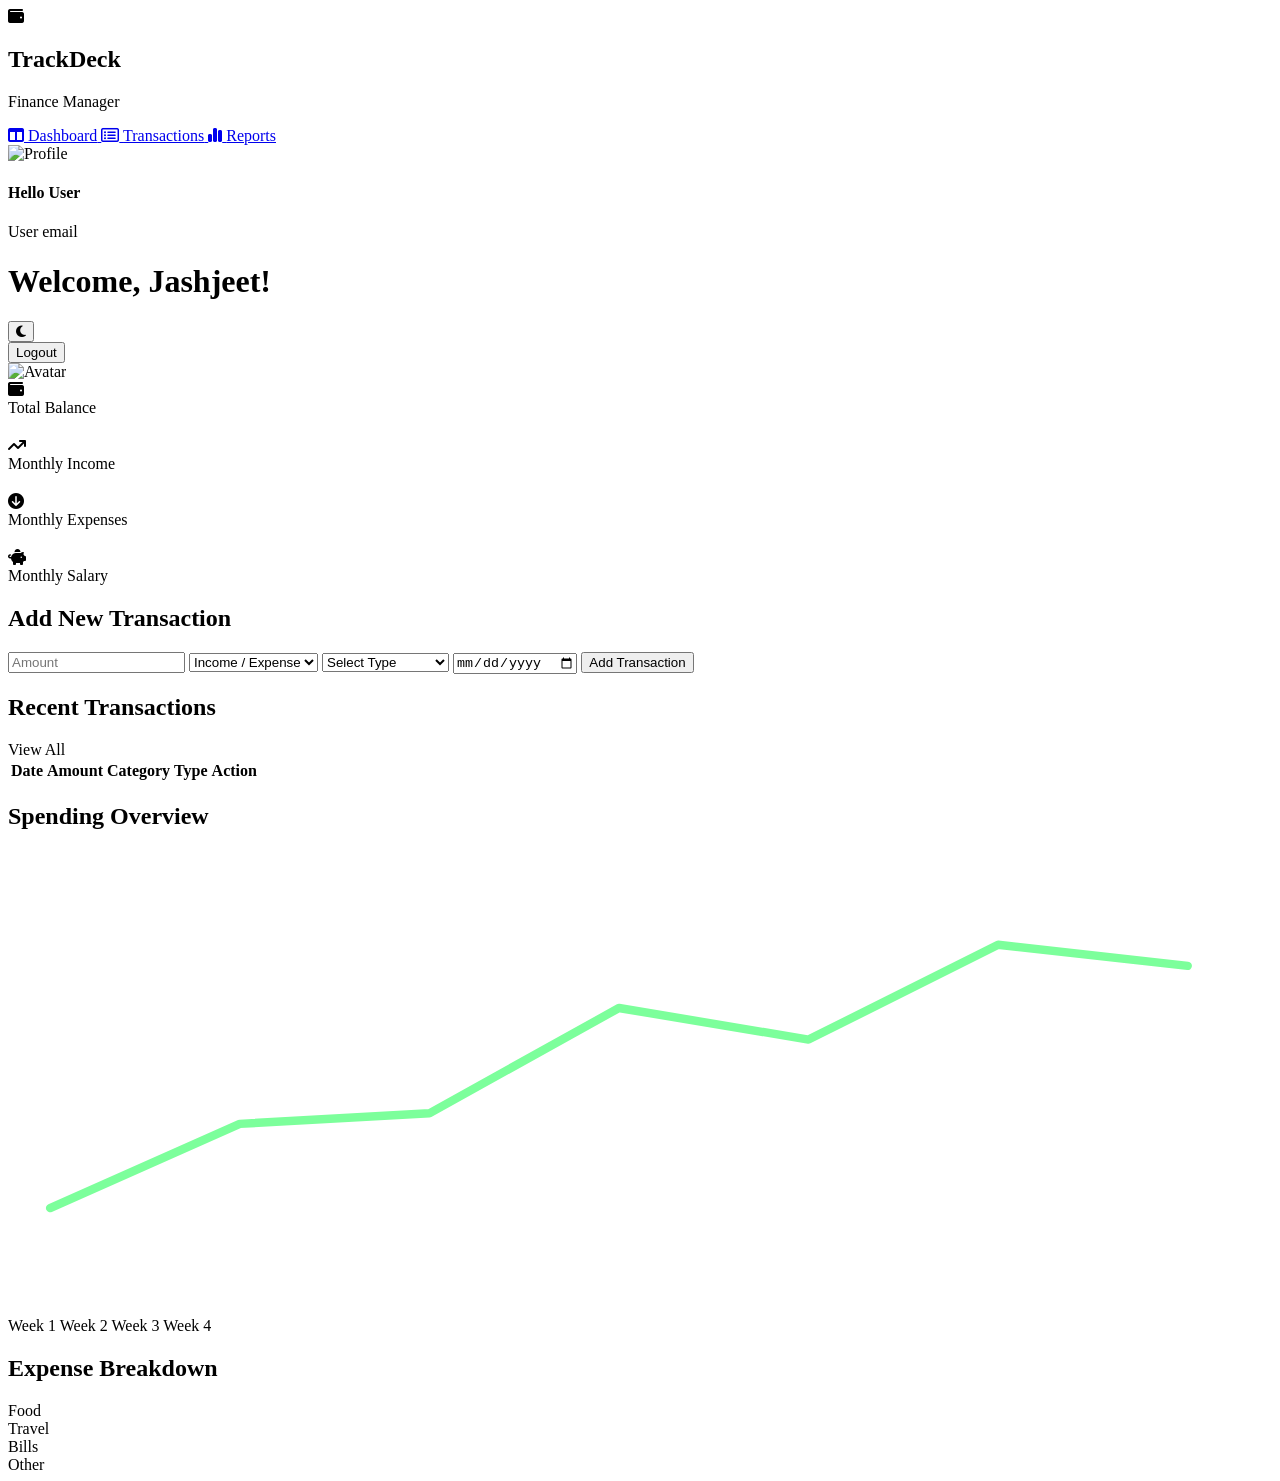
==== dashboard.html @ 064050c1 "added type section" ====
<!DOCTYPE html>
<html lang="en">
<head>
  <meta charset="UTF-8" />
  <meta name="viewport" content="width=device-width, initial-scale=1.0" />
  <title>TrackDeck Dashboard</title>
  <link rel="preconnect" href="https://fonts.googleapis.com">
  <link rel="preconnect" href="https://fonts.gstatic.com" crossorigin>
  <link
    href="https://fonts.googleapis.com/css2?family=Poppins:wght@300;400;500;600;700&display=swap"
    rel="stylesheet"
  >
  <link
    rel="stylesheet"
    href="https://cdnjs.cloudflare.com/ajax/libs/font-awesome/6.5.2/css/all.min.css"
  />
  <link rel="stylesheet" href="./dashboard.css" />
</head>
<body>
  <div class="dashboard">

    <!-- Sidebar -->
    <aside class="sidebar">
      <div class="logo-box">
        <div class="logo-icon">
          <i class="fa-solid fa-wallet"></i>
        </div>
        <div>
          <h2>TrackDeck</h2>
          <p>Finance Manager</p>
        </div>
      </div>

      <nav class="nav-links">
        <a href="#" class="nav-item active">
          <i class="fa-solid fa-table-columns"></i>
          <span>Dashboard</span>
        </a>

        <a href="#" class="nav-item">
          <i class="fa-regular fa-rectangle-list"></i>
          <span>Transactions</span>
        </a>

        <a href="#" class="nav-item">
          <i class="fa-solid fa-chart-simple"></i>
          <span>Reports</span>
        </a>

      </nav>

      <div class="sidebar-profile">
        <div class="profile-img">
          <img src="https://i.pravatar.cc/100?img=12" alt="Profile">
        </div>
        <div>
          <h4 class="userprofile">Hello User</h4>
          <p class="userprofile">User email</p>
        </div>
      </div>
    </aside>

    <!-- Main -->
    <main class="main-content">

      <!-- Topbar -->
      <header class="topbar">
        <h1 class="userprofile">Welcome, Jashjeet!</h1>

        <button class="logout-btn theme-mode">
            <i class="fa-solid fa-moon"></i>
          </button>

        <div class="topbar-right">
          <button class="logout-btn">
            Logout
          </button>

          <div class="top-avatar">
            <img src="https://i.pravatar.cc/100?img=12" alt="Avatar">
          </div>
        </div>
      </header>

      <!-- Cards -->
      <section class="summary-cards">
        <div class="card balance-card">
          <div class="card-top">
            <div class="card-icon blue">
              <i class="fa-solid fa-wallet"></i>
            </div>
            <span>Total Balance</span>
          </div>
          <h2 class="BMEScont"></h2>
        </div>

        <div class="card income-card">
          <div class="card-top">
            <div class="card-icon green">
              <i class="fa-solid fa-arrow-trend-up"></i>
            </div>
            <span>Monthly Income</span>
          </div>
          <h2 class="BMEScont"></h2>
        </div>

        <div class="card expense-card">
          <div class="card-top">
            <div class="card-icon red">
              <i class="fa-solid fa-circle-arrow-down"></i>
            </div>
            <span>Monthly Expenses</span>
          </div>
          <h2 class="BMEScont"></h2>
        </div>

        <div class="card savings-card">
          <div class="card-top">
            <div class="card-icon light-green">
              <i class="fa-solid fa-piggy-bank"></i>
            </div>
            <span>Monthly Salary</span>
          </div>
          <h2 class="BMEScont"></h2>
        </div>
      </section>

      <!-- Add Transaction -->
      <section class="panel add-transaction">
        <h2>Add New Transaction</h2>

        <div class="form-row">
          <input type="number" placeholder="Amount" id="Amount" class="add-Transaction">
          
          <select id="transaction" class="add-Transaction">
            <option>Income / Expense</option>
            <option>Income</option>
            <option>Expense</option>
          </select>

          <select id="type" class="add-Transaction">
            <option>Select Type</option>
            <option>Food & Groceries</option>
            <option>Rent</option>
            <option>Salary</option>
            <option>Investment</option>
            <option>Shopping</option>
            <option>Entertainment</option>
            <option>Travel</option>
            <option>Health</option>
            <option>Education</option>
            <option>Miscellaneous</option>
          </select>

          <input type="date" id="date" class="add-Transaction">

          <button class="add-TransactionBtn">Add Transaction</button>
        </div>
      </section>

      <!-- Transactions -->
      <section class="transactions-section">
        <div class="section-head">
          <h2>Recent Transactions</h2>
          <a style="cursor: pointer;">View All</a>
        </div>

        <div class="panel table-panel">
          <table>
            <thead>
              <tr>
                <th>Date</th>
                <th>Amount</th>
                <th>Category</th>
                <th>Type</th>
                <th>Action</th>
              </tr>
            </thead>

            <tbody id="table-body">
              <!-- Transactions list -->
            </tbody>
          </table>
        </div>
      </section>

      <!-- Bottom Charts -->
      <section class="bottom-grid">
        <div class="panel chart-panel">
          <h2>Spending Overview</h2>

          <div class="fake-line-chart">
            <div class="line-grid"></div>
            <svg viewBox="0 0 600 220" preserveAspectRatio="none">
              <polyline
                points="20,170 110,130 200,125 290,75 380,90 470,45 560,55"
                fill="none"
                stroke="#7CFF9B"
                stroke-width="4"
                stroke-linecap="round"
                stroke-linejoin="round"
              />
            </svg>

            <div class="x-axis">
              <span>Week 1</span>
              <span>Week 2</span>
              <span>Week 3</span>
              <span>Week 4</span>
            </div>
          </div>
        </div>

        <div class="panel doughnut-panel">
          <h2>Expense Breakdown</h2>

          <div class="doughnut-wrapper">
            <div class="legend">
              <div><span class="dot blue-dot"></span> Food</div>
              <div><span class="dot orange-dot"></span> Travel</div>
              <div><span class="dot red-dot"></span> Bills</div>
              <div><span class="dot purple-dot"></span> Other</div>
            </div>

            <div class="doughnut-chart"></div>
          </div>
        </div>
      </section>

    </main>
  </div>
</body>
<script src="https://cdn.jsdelivr.net/npm/chart.js"></script>
<script type="module" src="./js/dashboard.js"></script>
<script type="module" src="./js/transactions.js"></script>
<script type="module" src="./js/charts.js"></script>
</html>
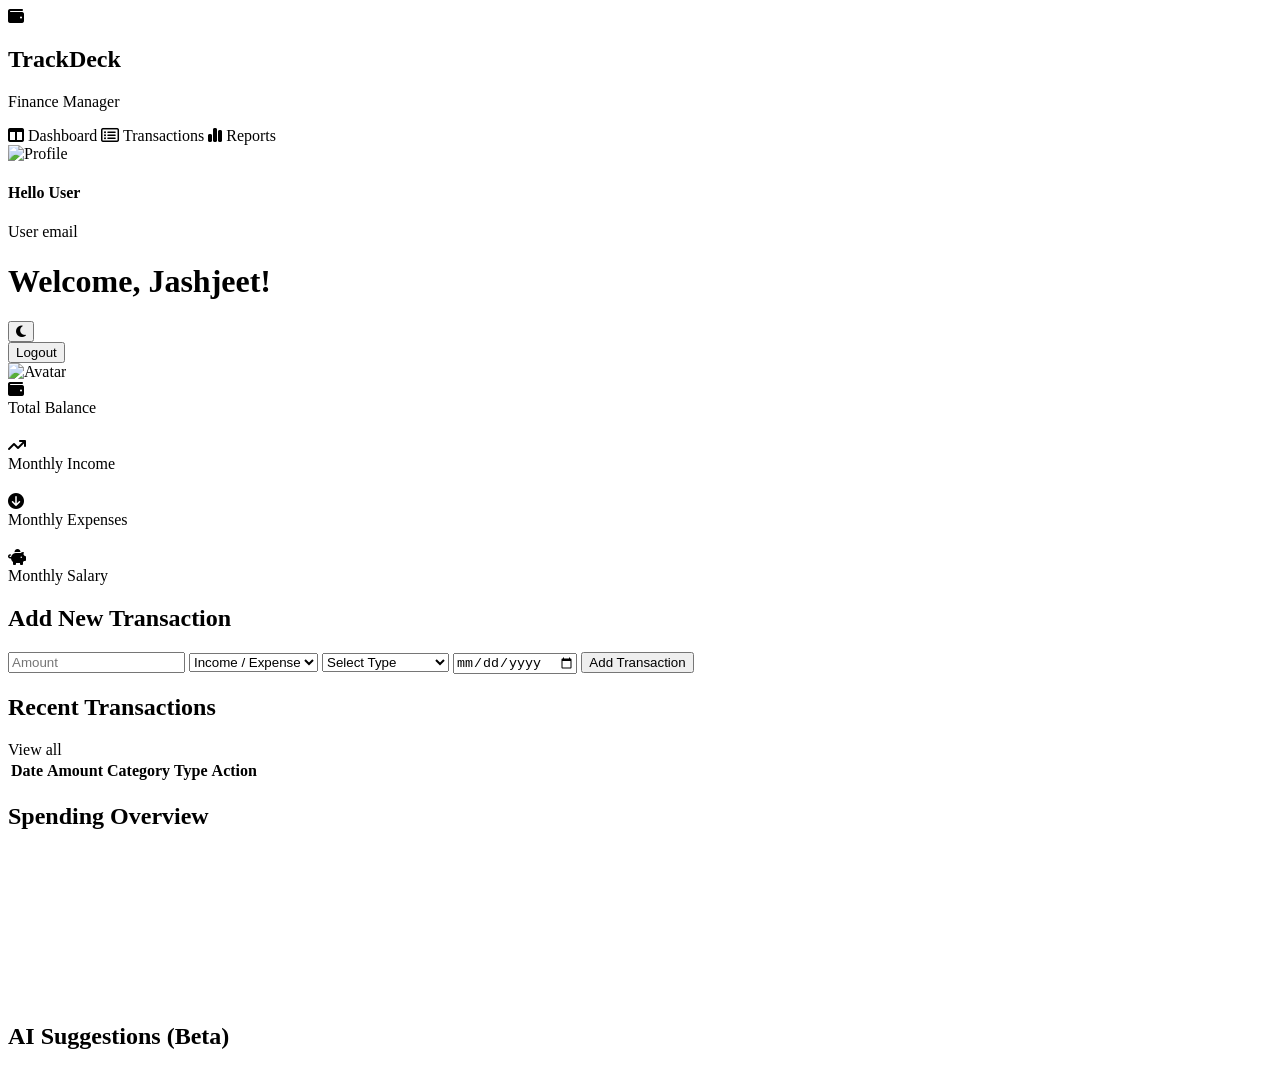
==== commit 30372dec: "added category section" ====
--- a/dashboard.html
+++ b/dashboard.html
@@ -6,6 +6,7 @@
   <title>TrackDeck Dashboard</title>
   <link rel="preconnect" href="https://fonts.googleapis.com">
   <link rel="preconnect" href="https://fonts.gstatic.com" crossorigin>
+  <link rel="shortcut icon" href="assets/logo.png" type="image/x-icon">
   <link
     href="https://fonts.googleapis.com/css2?family=Poppins:wght@300;400;500;600;700&display=swap"
     rel="stylesheet"
@@ -32,17 +33,17 @@
       </div>
 
       <nav class="nav-links">
-        <a href="#" class="nav-item active">
+        <a class="nav-item active">
           <i class="fa-solid fa-table-columns"></i>
           <span>Dashboard</span>
         </a>
 
-        <a href="#" class="nav-item">
+        <a class="nav-item">
           <i class="fa-regular fa-rectangle-list"></i>
           <span>Transactions</span>
         </a>
 
-        <a href="#" class="nav-item">
+        <a class="nav-item">
           <i class="fa-solid fa-chart-simple"></i>
           <span>Reports</span>
         </a>
@@ -64,7 +65,7 @@
     <main class="main-content">
 
       <!-- Topbar -->
-      <header class="topbar">
+      <header class="topbar common">
         <h1 class="userprofile">Welcome, Jashjeet!</h1>
 
         <button class="logout-btn theme-mode">
@@ -83,7 +84,7 @@
       </header>
 
       <!-- Cards -->
-      <section class="summary-cards">
+      <section class="summary-cards common">
         <div class="card balance-card">
           <div class="card-top">
             <div class="card-icon blue">
@@ -126,7 +127,7 @@
       </section>
 
       <!-- Add Transaction -->
-      <section class="panel add-transaction">
+      <section class="panel add-transaction common">
         <h2>Add New Transaction</h2>
 
         <div class="form-row">
@@ -160,12 +161,12 @@
 
       <!-- Transactions -->
       <section class="transactions-section">
-        <div class="section-head">
+        <div class="section-head common">
           <h2>Recent Transactions</h2>
-          <a style="cursor: pointer;">View All</a>
-        </div>
-
-        <div class="panel table-panel">
+          <a class="viewAll" style="cursor: pointer;">View all</a>
+        </div>
+
+        <div class="panel table-panel tablecommon">
           <table>
             <thead>
               <tr>
@@ -185,44 +186,18 @@
       </section>
 
       <!-- Bottom Charts -->
-      <section class="bottom-grid">
+      <section class="bottom-grid common">
         <div class="panel chart-panel">
           <h2>Spending Overview</h2>
 
           <div class="fake-line-chart">
-            <div class="line-grid"></div>
-            <svg viewBox="0 0 600 220" preserveAspectRatio="none">
-              <polyline
-                points="20,170 110,130 200,125 290,75 380,90 470,45 560,55"
-                fill="none"
-                stroke="#7CFF9B"
-                stroke-width="4"
-                stroke-linecap="round"
-                stroke-linejoin="round"
-              />
-            </svg>
-
-            <div class="x-axis">
-              <span>Week 1</span>
-              <span>Week 2</span>
-              <span>Week 3</span>
-              <span>Week 4</span>
-            </div>
+            <canvas id="lineChart"></canvas>
           </div>
         </div>
 
         <div class="panel doughnut-panel">
-          <h2>Expense Breakdown</h2>
-
-          <div class="doughnut-wrapper">
-            <div class="legend">
-              <div><span class="dot blue-dot"></span> Food</div>
-              <div><span class="dot orange-dot"></span> Travel</div>
-              <div><span class="dot red-dot"></span> Bills</div>
-              <div><span class="dot purple-dot"></span> Other</div>
-            </div>
-
-            <div class="doughnut-chart"></div>
+          <h2>AI Suggestions (Beta)</h2>
+          <!-- Area where AI gives suggestions -->
           </div>
         </div>
       </section>
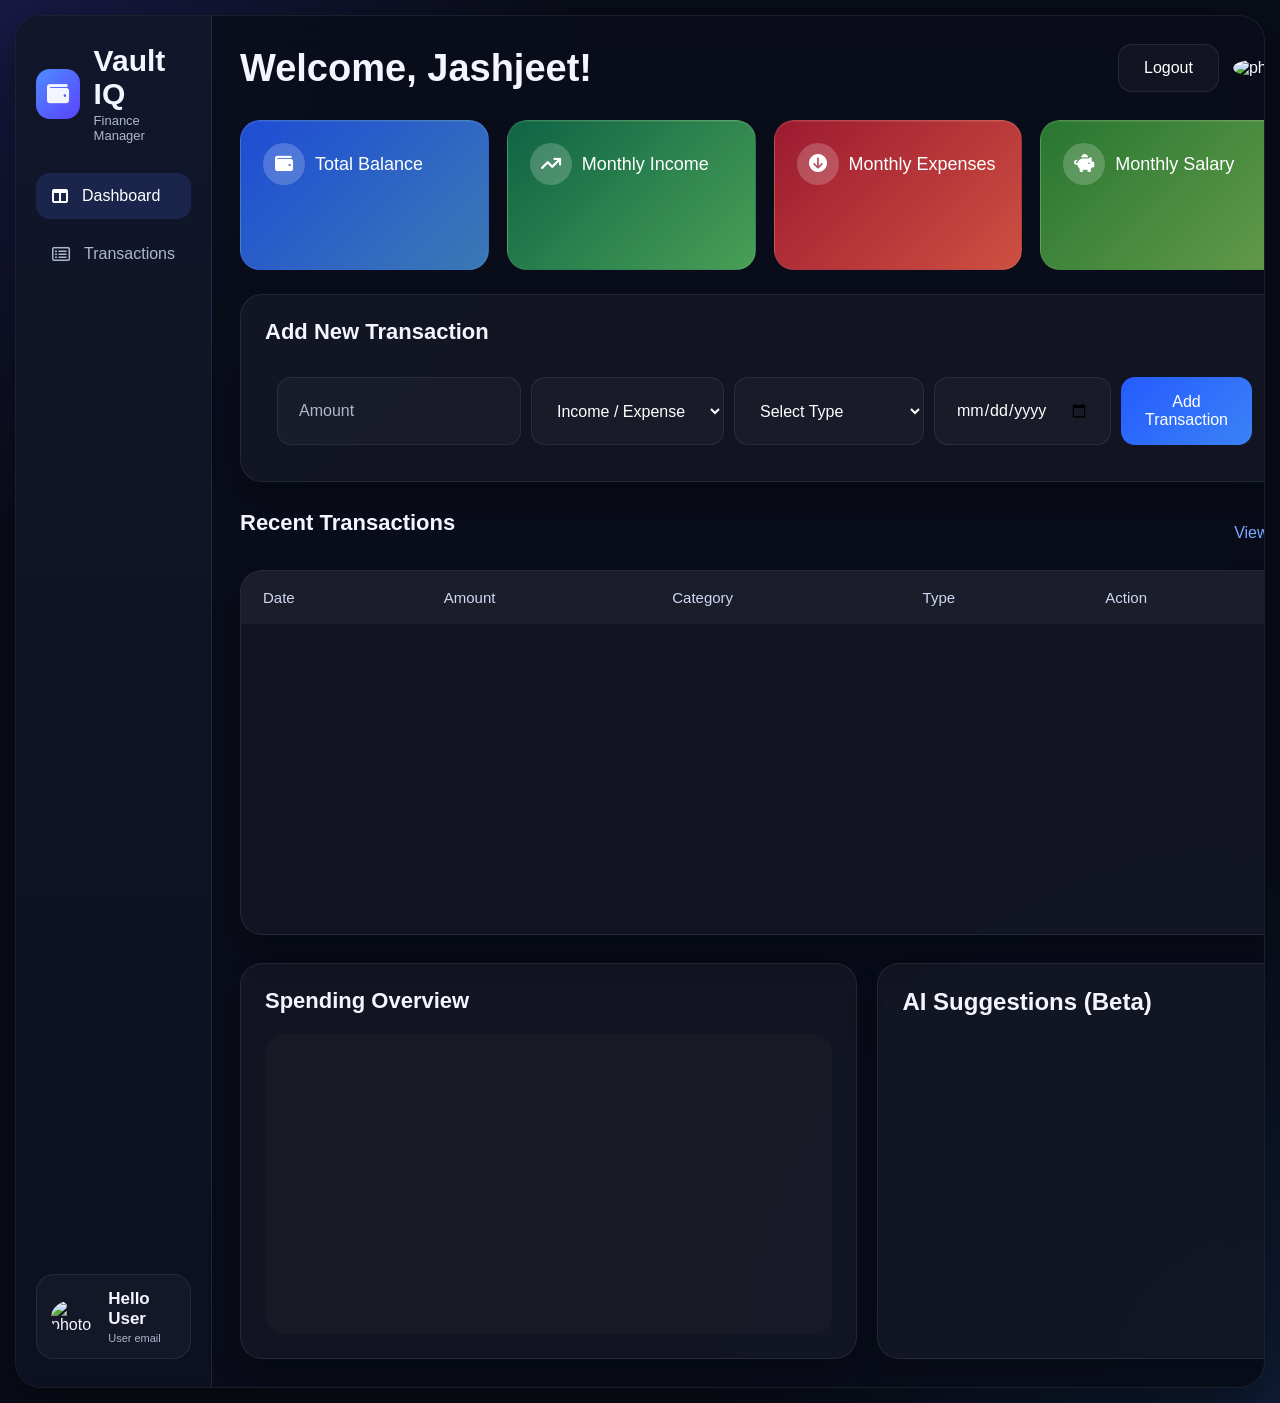
==== commit ff73f894: "title update" ====
--- a/dashboard.html
+++ b/dashboard.html
@@ -3,7 +3,7 @@
 <head>
   <meta charset="UTF-8" />
   <meta name="viewport" content="width=device-width, initial-scale=1.0" />
-  <title>TrackDeck Dashboard</title>
+  <title>Vault IQ Dashboard</title>
   <link rel="preconnect" href="https://fonts.googleapis.com">
   <link rel="preconnect" href="https://fonts.gstatic.com" crossorigin>
   <link rel="shortcut icon" href="assets/logo.png" type="image/x-icon">
@@ -27,7 +27,7 @@
           <i class="fa-solid fa-wallet"></i>
         </div>
         <div>
-          <h2>TrackDeck</h2>
+          <h2>Vault IQ</h2>
           <p>Finance Manager</p>
         </div>
       </div>
@@ -43,16 +43,11 @@
           <span>Transactions</span>
         </a>
 
-        <a class="nav-item">
-          <i class="fa-solid fa-chart-simple"></i>
-          <span>Reports</span>
-        </a>
-
       </nav>
 
       <div class="sidebar-profile">
         <div class="profile-img">
-          <img src="https://i.pravatar.cc/100?img=12" alt="Profile">
+          <img src=".//assets/null_user.png" alt="photo" class="profile-photo-cls">
         </div>
         <div>
           <h4 class="userprofile">Hello User</h4>
@@ -67,10 +62,6 @@
       <!-- Topbar -->
       <header class="topbar common">
         <h1 class="userprofile">Welcome, Jashjeet!</h1>
-
-        <button class="logout-btn theme-mode">
-            <i class="fa-solid fa-moon"></i>
-          </button>
 
         <div class="topbar-right">
           <button class="logout-btn">
@@ -78,7 +69,10 @@
           </button>
 
           <div class="top-avatar">
-            <img src="https://i.pravatar.cc/100?img=12" alt="Avatar">
+            <label for="profile-photo">
+              <input type="file" id="profile-photo" class="file-icon" accept="image/jpeg, image/png, image/jpg">
+              <img src=".//assets/null_user.png" alt="photo" id="profilePic" class="profile-photo-cls">
+            </label>
           </div>
         </div>
       </header>
@@ -195,9 +189,11 @@
           </div>
         </div>
 
-        <div class="panel doughnut-panel">
-          <h2>AI Suggestions (Beta)</h2>
-          <!-- Area where AI gives suggestions -->
+        <div class="panel geminiAI">
+          <h2 class="">AI Suggestions (Beta)</h2>
+          <ul class="list-cont">
+            <!------ AI SUGGESTION LIST ------>
+          </ul>
           </div>
         </div>
       </section>
--- a/dashboard.css
+++ b/dashboard.css
@@ -0,0 +1,473 @@
+* {
+  margin: 0;
+  padding: 0;
+  box-sizing: border-box;
+}
+
+:root {
+  --bg-main: #0f1220;
+  --bg-sidebar: #14182b;
+  --bg-panel: rgba(255, 255, 255, 0.04);
+  --border: rgba(255, 255, 255, 0.08);
+  --text-main: #f4f6ff;
+  --text-soft: #aeb7d0;
+  --blue: #3b82f6;
+  --green: #22c55e;
+  --red: #ef4444;
+  --light-green: #84cc16;
+  --purple: #8b5cf6;
+  --orange: #f59e0b;
+}
+
+body {
+  font-family: "Poppins", sans-serif;
+  background:
+    radial-gradient(circle at top left, rgba(79, 70, 229, 0.22), transparent 30%),
+    radial-gradient(circle at bottom right, rgba(59, 130, 246, 0.14), transparent 30%),
+    #090d18;
+  color: var(--text-main);
+  min-height: 100vh;
+  padding: 15px;
+}
+
+.dashboard {
+  display: flex;
+  min-height: calc(100vh - 50px);
+  border: 1px solid var(--border);
+  border-radius: 26px;
+  overflow: hidden;
+  background: rgba(10, 13, 26, 0.88);
+  backdrop-filter: blur(18px);
+  box-shadow: 0 20px 60px rgba(0, 0, 0, 0.45);
+}
+
+/* Sidebar */
+.sidebar {
+  width: 260px;
+  background: linear-gradient(180deg, #11162a 0%, #0c1020 100%);
+  border-right: 1px solid var(--border);
+  padding: 28px 20px;
+  display: flex;
+  flex-direction: column;
+  justify-content: space-between;
+}
+
+.logo-box {
+  display: flex;
+  align-items: center;
+  gap: 14px;
+  margin-bottom: 30px;
+}
+
+.logo-box:hover {
+  cursor: pointer;
+}
+
+.logo-icon {
+  width: 50px;
+  height: 50px;
+  border-radius: 14px;
+  background: linear-gradient(135deg, #4f8cff, #5a42ff);
+  display: flex;
+  align-items: center;
+  justify-content: center;
+  font-size: 22px;
+}
+
+.logo-box h2 {
+  font-size: 30px;
+  font-weight: 700;
+  line-height: 1.1;
+}
+
+.logo-box p {
+  color: var(--text-soft);
+  font-size: 13px;
+  margin-top: 3px;
+}
+
+.nav-links {
+  display: flex;
+  flex-direction: column;
+  gap: 12px;
+  flex: 1;
+}
+
+.nav-item {
+  display: flex;
+  align-items: center;
+  gap: 14px;
+  text-decoration: none;
+  color: var(--text-soft);
+  padding: 14px 16px;
+  border-radius: 14px;
+  transition: 0.3s ease;
+  font-size: 16px;
+}
+
+.nav-item:hover,
+.nav-item.active {
+  background: rgba(84, 116, 255, 0.16);
+  color: white;
+  cursor: pointer;
+}
+
+.sidebar-profile {
+  margin-top: 30px;
+  border: 1px solid var(--border);
+  background: rgba(255, 255, 255, 0.03);
+  border-radius: 18px;
+  padding: 14px;
+  display: flex;
+  align-items: center;
+  gap: 12px;
+}
+
+.profile-img img,
+.top-avatar img {
+  width: 48px;
+  height: 48px;
+  border-radius: 50%;
+  object-fit: cover;
+  transition: all 0.3s ease;
+}
+
+.top-avatar img:hover {
+  cursor: pointer;
+  transform: scale(1.1);
+}
+
+.sidebar-profile h4 {
+  font-size: 17px;
+  margin-bottom: 3px;
+}
+
+.sidebar-profile p {
+  font-size: 11px;
+  color: var(--text-soft);
+}
+
+/* Main */
+.main-content {
+  flex: 1;
+  padding: 28px;
+  display: block;
+}
+
+.file-icon {
+  display: none;
+}
+
+.topbar {
+  display: flex;
+  justify-content: space-between;
+  align-items: center;
+  margin-bottom: 28px;
+}
+
+.topbar h1 {
+  font-size: 38px;
+  font-weight: 600;
+}
+
+.topbar-right {
+  display: flex;
+  align-items: center;
+  gap: 14px;
+}
+
+.logout-btn {
+  border: 1px solid var(--border);
+  background: rgba(255, 255, 255, 0.04);
+  color: white;
+  padding: 14px 25px;
+  border-radius: 14px;
+  cursor: pointer;
+  font-size: 16px;
+  display: flex;
+  align-items: center;
+}
+
+/* Cards */
+.summary-cards {
+  display: grid;
+  grid-template-columns: repeat(4, 1fr);
+  gap: 18px;
+  margin-bottom: 24px;
+}
+
+.card {
+  border-radius: 20px;
+  padding: 22px;
+  min-height: 150px;
+  color: white;
+  border: 1px solid rgba(255,255,255,0.08);
+  box-shadow: inset 0 1px 0 rgba(255,255,255,0.08);
+}
+
+.balance-card {
+  background: linear-gradient(135deg, rgba(36, 91, 255, 0.82), rgba(83, 174, 255, 0.68));
+}
+
+.income-card {
+  background: linear-gradient(135deg, rgba(16, 112, 76, 0.88), rgba(95, 210, 108, 0.75));
+}
+
+.expense-card {
+  background: linear-gradient(135deg, rgba(173, 28, 52, 0.9), rgba(255, 98, 76, 0.8));
+}
+
+.savings-card {
+  background: linear-gradient(135deg, rgba(46, 137, 54, 0.86), rgba(134, 206, 93, 0.74));
+}
+
+.card-top {
+  display: flex;
+  align-items: center;
+  gap: 10px;
+  margin-bottom: 24px;
+  font-size: 18px;
+  font-weight: 500;
+}
+
+.card-icon {
+  width: 42px;
+  height: 42px;
+  border-radius: 50%;
+  display: flex;
+  align-items: center;
+  justify-content: center;
+  background: rgba(255,255,255,0.2);
+}
+
+.card h2 {
+  font-size: 47px;
+  font-weight: 700;
+}
+
+/* Panels */
+.panel {
+  background: var(--bg-panel);
+  border: 1px solid var(--border);
+  border-radius: 22px;
+  padding: 24px;
+  box-shadow: 0 18px 30px rgba(0,0,0,0.18);
+}
+
+.add-transaction {
+  margin-bottom: 28px;
+}
+
+.add-transaction h2,
+.chart-panel h2,
+.doughnut-panel h2,
+.transactions-section h2 {
+  font-size: 22px;
+  margin-bottom: 20px;
+  font-weight: 600;
+}
+
+.form-row {
+  display: flex;
+  justify-content: space-evenly;
+  padding: 12px;
+  gap: 10px;
+}
+
+.form-row input,
+.form-row select {
+  background: rgba(255,255,255,0.03);
+  border: 1px solid var(--border);
+  outline: none;
+  color: white;
+  font-size: 16px;
+  border-radius: 14px;
+  padding: 18px 21px;
+  font-family: inherit;
+}
+
+.form-row input::placeholder {
+  color: var(--text-soft);
+}
+
+.form-row button {
+  border: none;
+  background: linear-gradient(135deg, #245bff, #3b82f6);
+  color: white;
+  padding: 16px 24px;
+  border-radius: 14px;
+  font-size: 16px;
+  font-weight: 500;
+  cursor: pointer;
+}
+
+/* Transactions */
+
+.viewAll:hover {
+  color: #6a97f0;
+}
+
+.transactions-section {
+  margin-bottom: 28px;
+}
+
+.section-head {
+  display: flex;
+  justify-content: space-between;
+  align-items: center;
+  margin-bottom: 14px;
+}
+
+.section-head a {
+  text-decoration: none;
+  color: #7ba8ff;
+  font-weight: 500;
+}
+
+.table-panel, tablecommon {
+  padding: 0;
+  overflow: hidden;
+  height: 365px;
+}
+
+table {
+  width: 100%;
+  border-collapse: collapse;
+}
+
+thead {
+  background: rgba(255,255,255,0.04);
+}
+
+th, td {
+  text-align: left;
+  padding: 18px 22px;
+}
+
+th {
+  font-size: 15px;
+  color: #cfd7f3;
+  font-weight: 500;
+}
+
+td {
+  font-size: 16px;
+  color: #edf1ff;
+  border-top: 1px solid rgba(255,255,255,0.06);
+}
+
+.delete-btn {
+  border: none;
+  background: linear-gradient(135deg, #ff4d67, #ef4444);
+  color: white;
+  padding: 10px 18px;
+  border-radius: 10px;
+  cursor: pointer;
+  font-family: inherit;
+}
+
+/* Bottom Grid */
+.bottom-grid {
+  display: grid;
+  grid-template-columns: 1.5fr 1fr;
+  gap: 20px;
+}
+
+/* Fake Line Chart */
+.fake-line-chart {
+  position: relative;
+  height: 300px;
+  border-radius: 18px;
+  overflow: hidden;
+  background: rgba(255,255,255,0.02);
+  padding: 18px;
+}
+
+.line-grid {
+  position: absolute;
+  inset: 18px 18px 48px 18px;
+  background-image:
+    linear-gradient(to right, rgba(255,255,255,0.06) 1px, transparent 1px),
+    linear-gradient(to bottom, rgba(255,255,255,0.06) 1px, transparent 1px);
+  background-size: 25% 25%;
+  border-radius: 12px;
+}
+
+.fake-line-chart svg {
+  position: absolute;
+  inset: 18px 18px 48px 18px;
+  width: calc(100% - 36px);
+  height: calc(100% - 66px);
+}
+
+.x-axis {
+  position: absolute;
+  left: 18px;
+  right: 18px;
+  bottom: 12px;
+  display: flex;
+  justify-content: space-around;
+  color: var(--text-soft);
+  font-size: 15px;
+}
+
+/* Responsive */
+@media (max-width: 1200px) {
+  .summary-cards {
+    grid-template-columns: repeat(2, 1fr);
+  }
+
+  .bottom-grid {
+    grid-template-columns: 1fr;
+  }
+}
+
+@media (max-width: 900px) {
+  .dashboard {
+    flex-direction: column;
+  }
+
+  .sidebar {
+    width: 100%;
+    border-right: none;
+    border-bottom: 1px solid var(--border);
+    gap: 20px;
+  }
+
+  .form-row {
+    grid-template-columns: 1fr;
+  }
+
+  .topbar {
+    flex-direction: column;
+    align-items: flex-start;
+    gap: 16px;
+  }
+}
+
+@media (max-width: 600px) {
+  .summary-cards {
+    grid-template-columns: 1fr;
+  }
+
+  .topbar h1 {
+    font-size: 28px;
+  }
+
+  .card h2 {
+    font-size: 40px;
+  }
+
+  .doughnut-wrapper {
+    flex-direction: column;
+    align-items: flex-start;
+  }
+
+  table {
+    min-width: 700px;
+  }
+
+  .table-panel {
+    overflow-x: auto;
+  }
+}
